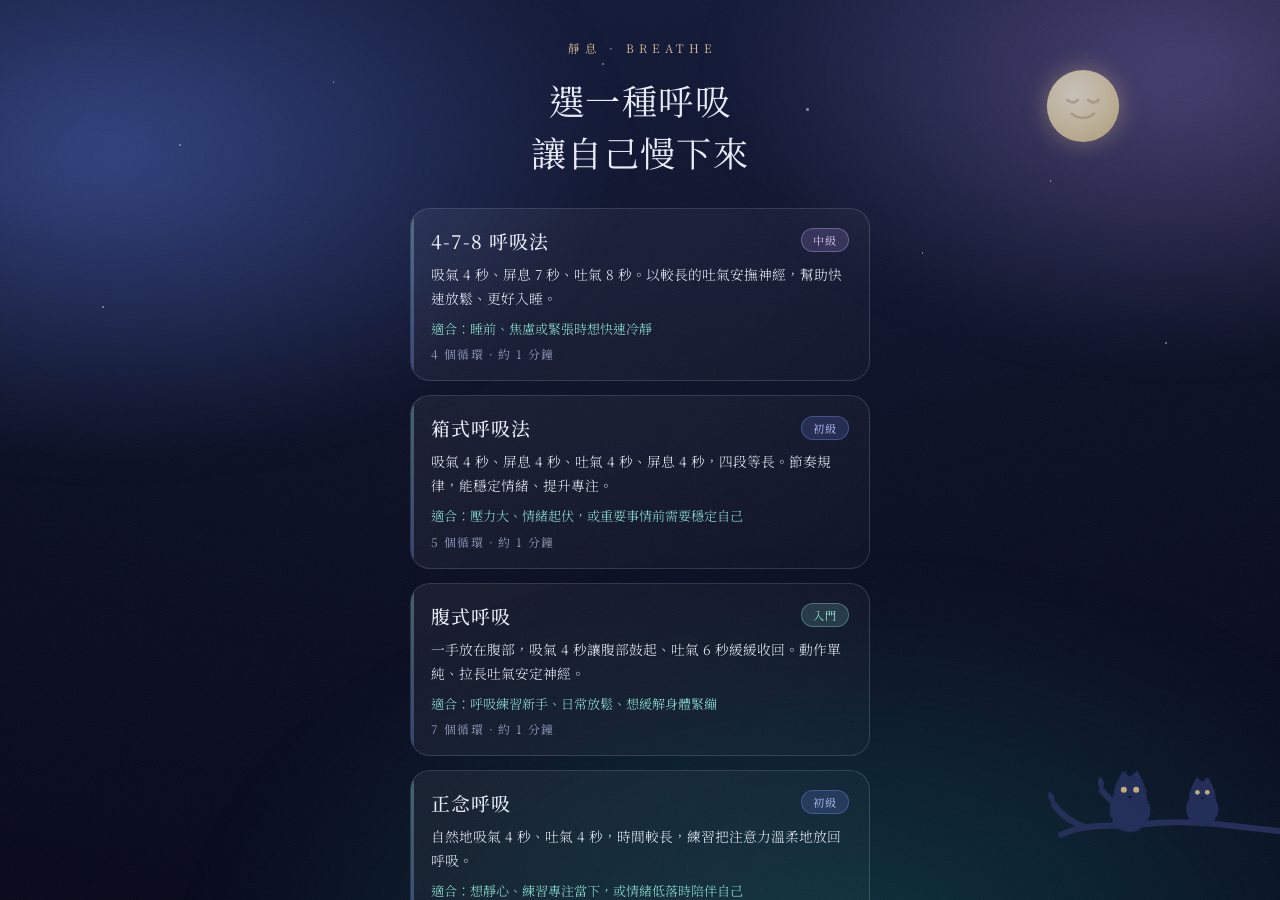
==== breathing/index.html @ 634cbe33 "[REFACTOR] Move breathing app into breathing/; add root landing page Tidy the repo so each LIFF app " ====
<!DOCTYPE html>
<html lang="zh-Hant">
<head>
  <meta charset="UTF-8" />
  <meta name="viewport" content="width=device-width, initial-scale=1.0, maximum-scale=1.0, user-scalable=no, viewport-fit=cover" />
  <title>呼吸練習 · 靜息</title>

  <!-- 距離感與安定感的字體：中文 Noto Serif TC、數字 Cormorant Garamond -->
  <link rel="preconnect" href="https://fonts.googleapis.com" />
  <link rel="preconnect" href="https://fonts.gstatic.com" crossorigin />
  <link href="https://fonts.googleapis.com/css2?family=Cormorant+Garamond:wght@300;400;500&family=Noto+Serif+TC:wght@300;400;500;600&display=swap" rel="stylesheet" />

  <link rel="stylesheet" href="css/style.css" />
</head>
<body>
  <!-- 背景：極光漂移 + 顆粒紋理 -->
  <div class="aurora" aria-hidden="true"></div>
  <div class="grain" aria-hidden="true"></div>

  <!-- 夜晚場景：月亮、星星、飛過的蝙蝠與貓頭鷹、停棲樹枝的貓頭鷹（皆為 SVG/CSS 生成） -->
  <div class="night" aria-hidden="true">
    <!-- 滿月（隱約微笑、緩緩呼吸） -->
    <svg class="moon" viewBox="0 0 100 100">
      <defs>
        <radialGradient id="moonGrad" cx="38%" cy="34%" r="72%">
          <stop offset="0%" stop-color="#fdf6de" />
          <stop offset="60%" stop-color="#f0e2b2" />
          <stop offset="100%" stop-color="#e3cf96" />
        </radialGradient>
      </defs>
      <circle class="moon-disc" cx="50" cy="50" r="42" fill="url(#moonGrad)" />
      <g class="moon-face">
        <!-- 閉著的眼睛（向下的弧線） -->
        <path d="M32 43 Q38 49 44 43" fill="none" stroke-width="3" stroke-linecap="round" />
        <path d="M56 43 Q62 49 68 43" fill="none" stroke-width="3" stroke-linecap="round" />
        <path d="M37 59 Q50 69 63 59" fill="none" stroke-width="3" stroke-linecap="round" />
      </g>
    </svg>

    <!-- 星星（--x/--y 位置、--d 閃爍延遲） -->
    <span class="star" style="--x:14%;--y:16%;--s:2px;--d:0s"></span>
    <span class="star" style="--x:26%;--y:9%;--s:1.5px;--d:1.1s"></span>
    <span class="star" style="--x:63%;--y:12%;--s:2.5px;--d:.5s"></span>
    <span class="star" style="--x:82%;--y:20%;--s:1.5px;--d:1.8s"></span>
    <span class="star" style="--x:47%;--y:7%;--s:2px;--d:2.4s"></span>
    <span class="star" style="--x:91%;--y:38%;--s:2px;--d:1.4s"></span>
    <span class="star" style="--x:8%;--y:34%;--s:1.5px;--d:3s"></span>
    <span class="star" style="--x:72%;--y:28%;--s:1.5px;--d:.8s"></span>

    <!-- 飛過的蝙蝠 -->
    <svg class="bat bat-1" viewBox="0 0 80 40"><g class="wings">
      <ellipse cx="40" cy="21" rx="2.6" ry="4.6"/>
      <path d="M40 22 C36 12 30 14 24 9 C25 15 19 17 13 15 C19 19 18 25 24 24 C30 23 35 24 40 26 Z
               M40 22 C44 12 50 14 56 9 C55 15 61 17 67 15 C61 19 62 25 56 24 C50 23 45 24 40 26 Z"/>    </g></svg>
    <svg class="bat bat-2" viewBox="0 0 80 40"><g class="wings">
      <ellipse cx="40" cy="21" rx="2.6" ry="4.6"/>
      <path d="M40 22 C36 12 30 14 24 9 C25 15 19 17 13 15 C19 19 18 25 24 24 C30 23 35 24 40 26 Z
               M40 22 C44 12 50 14 56 9 C55 15 61 17 67 15 C61 19 62 25 56 24 C50 23 45 24 40 26 Z"/>    </g></svg>
    <svg class="bat bat-3" viewBox="0 0 80 40"><g class="wings">
      <ellipse cx="40" cy="21" rx="2.6" ry="4.6"/>
      <path d="M40 22 C36 12 30 14 24 9 C25 15 19 17 13 15 C19 19 18 25 24 24 C30 23 35 24 40 26 Z
               M40 22 C44 12 50 14 56 9 C55 15 61 17 67 15 C61 19 62 25 56 24 C50 23 45 24 40 26 Z"/>    </g></svg>

    <!-- 飛過的鳥（成對） -->
    <svg class="bird bird-1" viewBox="0 0 60 24"><g class="wings">
      <ellipse cx="30" cy="12" rx="2.4" ry="3.2"/>
      <path d="M30 12 C24 5 16 6 8 11 C15 9 22 11 30 14 C38 11 45 9 52 11 C44 6 36 5 30 12 Z"/>
    </g></svg>
    <svg class="bird bird-2" viewBox="0 0 60 24"><g class="wings">
      <ellipse cx="30" cy="12" rx="2.4" ry="3.2"/>
      <path d="M30 12 C24 5 16 6 8 11 C15 9 22 11 30 14 C38 11 45 9 52 11 C44 6 36 5 30 12 Z"/>
    </g></svg>

    <!-- 滑翔的貓頭鷹 -->
    <svg class="owl-fly" viewBox="0 0 90 44"><g class="wings">
      <ellipse cx="45" cy="24" rx="3" ry="5"/>
      <path d="M45 22 C38 10 26 12 14 6 C18 16 8 20 2 20 C12 24 14 30 24 28 C34 26 40 26 45 28 Z
               M45 22 C52 10 64 12 76 6 C72 16 82 20 88 20 C78 24 76 30 66 28 C56 26 50 26 45 28 Z"/>    </g></svg>

    <!-- 樹枝與停棲的貓頭鷹（右下角） -->
    <svg class="branch" viewBox="0 0 340 170" preserveAspectRatio="xMaxYMax meet">
      <defs>
        <!-- 讓輪廓變毛茸茸的位移濾鏡 -->
        <filter id="fuzzy" x="-25%" y="-25%" width="150%" height="150%">
          <feTurbulence type="fractalNoise" baseFrequency="0.9" numOctaves="2" seed="7" result="n"/>
          <feDisplacementMap in="SourceGraphic" in2="n" scale="3.5" xChannelSelector="R" yChannelSelector="G"/>
        </filter>
      </defs>
      <path class="bough" d="M340 92 C286 86 236 78 186 84 C150 88 120 82 92 96 M186 84 C160 70 150 60 138 46 M120 88 C104 82 92 74 84 62"
            fill="none" stroke-width="7" stroke-linecap="round"/>
      <!-- 小葉 -->
      <path class="leaf" d="M138 46 q-8 -8 -2 -16 q8 6 2 16 Z"/>
      <path class="leaf" d="M84 62 q-9 -5 -6 -15 q9 4 6 15 Z"/>

      <!-- 貓頭鷹 A -->
      <g class="owl owl-a" transform="translate(150 30)">
        <path class="owl-sil" filter="url(#fuzzy)" d="M20 2 L28 -5 L34 8 C37 14 38 20 38 26 C48 42 36 62 20 62 C4 62 -8 42 2 26 C2 20 3 14 6 8 L12 -5 L20 2 Z"/>
        <circle class="owl-eye" cx="13" cy="15" r="3.4"/>
        <circle class="owl-eye" cx="27" cy="15" r="3.4"/>
        <path class="owl-beak" d="M17.5 22 h5 l-2.5 4 z"/>
        <g class="owl-claw">
          <path d="M12 58 q-1 2.5 -1.5 4 M14 58 q0 2.5 0 4 M16 58 q1 2.5 1.5 4"/>
          <path d="M24 58 q-1 2.5 -1.5 4 M26 58 q0 2.5 0 4 M28 58 q1 2.5 1.5 4"/>
        </g>
      </g>

      <!-- 貓頭鷹 B（較小） -->
      <g class="owl owl-b" transform="translate(236 36) scale(0.8)">
        <path class="owl-sil" filter="url(#fuzzy)" d="M20 2 L28 -5 L34 8 C37 14 38 20 38 26 C48 42 36 62 20 62 C4 62 -8 42 2 26 C2 20 3 14 6 8 L12 -5 L20 2 Z"/>
        <circle class="owl-eye" cx="13" cy="15" r="3.4"/>
        <circle class="owl-eye" cx="27" cy="15" r="3.4"/>
        <path class="owl-beak" d="M17.5 22 h5 l-2.5 4 z"/>
        <g class="owl-claw">
          <path d="M12 58 q-1 2.5 -1.5 4 M14 58 q0 2.5 0 4 M16 58 q1 2.5 1.5 4"/>
          <path d="M24 58 q-1 2.5 -1.5 4 M26 58 q0 2.5 0 4 M28 58 q1 2.5 1.5 4"/>
        </g>
      </g>
    </svg>
  </div>

  <!-- 早晨場景：微笑太陽、樹上的無尾熊、隨風散出的光點（皆為 SVG/CSS 生成） -->
  <div class="day" aria-hidden="true">
    <!-- 微笑的太陽 -->
    <svg class="sun" viewBox="0 0 120 120">
      <defs>
        <radialGradient id="sunGrad" cx="42%" cy="38%" r="65%">
          <stop offset="0%" stop-color="#fff6c2" />
          <stop offset="55%" stop-color="#ffd24d" />
          <stop offset="100%" stop-color="#ffb020" />
        </radialGradient>
      </defs>
      <g class="sun-rays" stroke="#ffc84d" stroke-width="4" stroke-linecap="round">
        <line x1="60" y1="6" x2="60" y2="20" transform="rotate(0 60 60)" />
        <line x1="60" y1="6" x2="60" y2="20" transform="rotate(45 60 60)" />
        <line x1="60" y1="6" x2="60" y2="20" transform="rotate(90 60 60)" />
        <line x1="60" y1="6" x2="60" y2="20" transform="rotate(135 60 60)" />
        <line x1="60" y1="6" x2="60" y2="20" transform="rotate(180 60 60)" />
        <line x1="60" y1="6" x2="60" y2="20" transform="rotate(225 60 60)" />
        <line x1="60" y1="6" x2="60" y2="20" transform="rotate(270 60 60)" />
        <line x1="60" y1="6" x2="60" y2="20" transform="rotate(315 60 60)" />
      </g>
      <circle class="sun-disc" cx="60" cy="60" r="32" fill="url(#sunGrad)" />
      <g class="sun-face">
        <circle cx="51" cy="56" r="3" />
        <circle cx="69" cy="56" r="3" />
        <path d="M49 66 Q60 76 71 66" fill="none" stroke-width="3.5" stroke-linecap="round" />
      </g>
    </svg>

    <!-- 樹與抱著樹幹的無尾熊（右下角） -->
    <svg class="tree" viewBox="0 0 320 210" preserveAspectRatio="xMaxYMax meet">
      <path class="trunk" d="M264 210 C260 168 259 138 270 110 M266 132 C252 126 244 128 234 120"
            fill="none" stroke-width="13" stroke-linecap="round"/>
      <g class="foliage">
        <circle cx="258" cy="64" r="23"/>
        <circle cx="288" cy="74" r="20"/>
        <circle cx="236" cy="102" r="25"/>
        <circle cx="298" cy="104" r="23"/>
        <circle cx="270" cy="88" r="32"/>
      </g>
      <g class="koala" transform="translate(240 132)">
        <circle class="koala-ear" cx="4" cy="8" r="9"/>
        <circle class="koala-ear" cx="40" cy="8" r="9"/>
        <circle class="koala-ear-in" cx="4" cy="8" r="4.5"/>
        <circle class="koala-ear-in" cx="40" cy="8" r="4.5"/>
        <circle class="koala-body" cx="22" cy="40" r="18"/>
        <circle class="koala-head" cx="22" cy="16" r="15"/>
        <ellipse class="koala-nose" cx="22" cy="19" rx="5" ry="6.5"/>
        <circle class="koala-eye" cx="15" cy="12" r="1.8"/>
        <circle class="koala-eye" cx="29" cy="12" r="1.8"/>
      </g>
    </svg>

    <!-- 隨風散出的光點（延遲成陣，像一陣陣的風） -->
    <span class="spark" style="--sx:78%;--sy:64%;--sz:5px;--dur:7s;--delay:0s"></span>
    <span class="spark" style="--sx:84%;--sy:72%;--sz:4px;--dur:8s;--delay:0.6s"></span>
    <span class="spark" style="--sx:72%;--sy:78%;--sz:6px;--dur:9s;--delay:1.2s"></span>
    <span class="spark" style="--sx:88%;--sy:60%;--sz:4px;--dur:7.5s;--delay:3.4s"></span>
    <span class="spark" style="--sx:80%;--sy:82%;--sz:5px;--dur:8.5s;--delay:4s"></span>
    <span class="spark" style="--sx:68%;--sy:70%;--sz:4px;--dur:9s;--delay:4.6s"></span>
    <span class="spark" style="--sx:90%;--sy:76%;--sz:5px;--dur:8s;--delay:6.2s"></span>
    <span class="spark" style="--sx:76%;--sy:66%;--sz:4px;--dur:7s;--delay:6.8s"></span>
  </div>

  <main class="stage">

    <!-- 畫面 0：首頁選單（直接開啟／未指定呼吸法時顯示；Flex 深連結會略過此頁） -->
    <section id="screen-menu" class="screen">
      <p class="eyebrow">靜息 · BREATHE</p>
      <h1 class="menu-title">選一種呼吸<br />讓自己慢下來</h1>
      <ul class="mode-list" id="mode-list"><!-- JS 依 patterns 產生 --></ul>
    </section>

    <!-- 畫面 1：引導（呼吸法由 Flex message 帶 ?type= 進入；開始/重新開始皆在此） -->
    <section id="screen-guide" class="screen">
      <button class="guide-back" id="btn-menu" aria-label="返回選單">‹ 選單</button>
      <p class="eyebrow">呼吸練習</p>
      <h2 class="guide-title" id="guide-title">4-7-8 呼吸法</h2>
      <p class="guide-sub" id="guide-sub"></p>

      <div class="orb-wrap">
        <div class="orb-halo" id="orb-halo"></div>
        <div class="orb" id="orb">
          <div class="orb-inner">
            <span class="phase-label" id="phase-label">準備</span>
            <span class="phase-count" id="phase-count">—</span>
          </div>
        </div>
      </div>

      <p class="phase-hint" id="phase-hint"></p>

      <div class="controls">
        <button class="btn-primary" id="btn-start">開始</button>
        <div class="ctl-row" id="ctl-row">
          <button class="ctl" id="btn-pause" aria-label="暫停或繼續">暫停</button>
          <button class="ctl" id="btn-sound" aria-label="音效開關">♪ 音效</button>
          <button class="ctl" id="btn-stop" aria-label="結束">結束</button>
        </div>
      </div>
    </section>

    <!-- 畫面 2：完成（滿版） -->
    <section id="screen-done" class="screen">
      <div class="done-card">
        <div class="done-mark">🌿</div>
        <h2 class="done-title">完成</h2>
        <p class="done-sub">願你帶著這份平靜，繼續今天。</p>
        <button class="btn-primary" id="btn-again">再做一次</button>
        <button class="btn-ghost" id="btn-close">關閉</button>
      </div>
    </section>

  </main>

  <!-- LINE LIFF SDK -->
  <script src="https://static.line-scdn.net/liff/edge/2/sdk.js"></script>

  <!-- 應用程式模組 -->
  <script src="js/patterns.js"></script>
  <script src="js/audio.js"></script>
  <script src="js/breathing.js"></script>
  <script src="js/liff-init.js"></script>

  <!-- 介面接線（DOM × 引擎 × LIFF） -->
  <script>
    (function () {
      const screens = {
        menu: document.getElementById('screen-menu'),
        guide: document.getElementById('screen-guide'),
        done: document.getElementById('screen-done'),
      };

      const el = {
        modeList: document.getElementById('mode-list'),
        btnMenu: document.getElementById('btn-menu'),
        guideEl: document.getElementById('screen-guide'),
        guideTitle: document.getElementById('guide-title'),
        guideSub: document.getElementById('guide-sub'),
        orb: document.getElementById('orb'),
        halo: document.getElementById('orb-halo'),
        phaseLabel: document.getElementById('phase-label'),
        phaseCount: document.getElementById('phase-count'),
        phaseHint: document.getElementById('phase-hint'),
        btnStart: document.getElementById('btn-start'),
        btnPause: document.getElementById('btn-pause'),
        btnSound: document.getElementById('btn-sound'),
        btnStop: document.getElementById('btn-stop'),
        btnAgain: document.getElementById('btn-again'),
        btnClose: document.getElementById('btn-close'),
      };

      const audio = new window.BreathAudio();
      let engine = null;
      let currentType = window.DEFAULT_PATTERN;
      let currentScreen = null;
      let cameFromMenu = false; // 由首頁選單進入時，引導畫面顯示「返回選單」

      const DIFF_LEVEL = { '入門': 1, '初級': 2, '中級': 3 };

      // —— 上下滑動轉場 ——
      // dir='down'：目標從下方滑入（往下到完成頁）；dir='up'：目標從上方滑入（往上回引導頁）
      function activate(name, dir) {
        const target = screens[name];
        if (currentScreen === target) return;

        if (!currentScreen) {
          target.classList.add('is-active');
          currentScreen = target;
          return;
        }

        const prev = currentScreen;
        target.classList.remove('is-active', 'above', 'below');
        target.classList.add(dir === 'down' ? 'below' : 'above'); // 進場起點
        prev.classList.remove('is-active');
        prev.classList.add(dir === 'down' ? 'above' : 'below');    // 舊畫面退場方向

        requestAnimationFrame(() => requestAnimationFrame(() => {
          target.classList.remove('above', 'below');
          target.classList.add('is-active');
        }));
        currentScreen = target;
      }

      // —— 呼吸圈回到待機狀態 ——
      function setOrbIdle() {
        el.orb.classList.remove('paused');
        el.orb.style.transitionDuration = '0.6s';
        el.halo.style.transitionDuration = '0.6s';
        el.orb.style.transform = 'scale(0.5)';
        el.halo.style.transform = 'scale(0.62)';
        el.halo.style.opacity = '0.4';
        el.phaseLabel.textContent = '準備';
        el.phaseCount.textContent = '—';
        el.phaseHint.textContent = '';
      }

      // —— 首頁選單 ——
      function durationText(p) {
        const total = p.phases.reduce((a, ph) => a + ph.sec, 0) * p.cycles;
        const mins = Math.round(total / 60);
        return p.cycles + ' 個循環 · 約 ' + (mins < 1 ? '不到 1' : mins) + ' 分鐘';
      }

      function buildMenu() {
        el.modeList.innerHTML = '';
        Object.values(window.BREATHING_PATTERNS).forEach((p, i) => {
          const li = document.createElement('li');
          li.className = 'mode-item';
          li.style.setProperty('--i', i);
          const lvl = DIFF_LEVEL[p.difficulty] || 1;
          li.innerHTML =
            '<div class="mode-head">' +
              '<span class="mode-name">' + p.name + '</span>' +
              '<span class="mode-diff diff-' + lvl + '">' + p.difficulty + '</span>' +
            '</div>' +
            '<p class="mode-intro">' + p.intro + '</p>' +
            '<p class="mode-situation">適合：' + p.situation + '</p>' +
            '<p class="mode-meta">' + durationText(p) + '</p>';
          li.addEventListener('click', () => selectFromMenu(p.id));
          el.modeList.appendChild(li);
        });
      }

      function selectFromMenu(type) {
        cameFromMenu = true;
        loadGuide(type);
        activate('guide', 'down'); // 往下進入引導畫面
      }

      // —— 載入某呼吸法到引導畫面（待機） ——
      function loadGuide(type) {
        currentType = type;
        const p = window.BREATHING_PATTERNS[type];
        el.guideTitle.textContent = p.name;
        el.guideSub.textContent = durationText(p);
        el.guideEl.classList.remove('running');
        el.guideEl.classList.toggle('from-menu', cameFromMenu); // 有選單來源才顯示返回鍵
        el.btnStart.textContent = '開始';
        setOrbIdle();
      }

      // —— 開始 / 重新開始（同一顆按鈕） ——
      function startRun() {
        if (engine) engine.stop();
        const pattern = window.BREATHING_PATTERNS[currentType];

        el.guideEl.classList.add('running');
        el.btnStart.textContent = '重新開始';
        el.btnPause.textContent = '暫停';
        setOrbIdle(); // 讓第一次吸氣從小圈擴起

        engine = new window.BreathingEngine(pattern, {
          onPhaseStart(phase, cycleIndex, totalCycles) {
            el.guideSub.textContent = '第 ' + (cycleIndex + 1) + ' / ' + totalCycles + ' 循環';
            el.phaseLabel.textContent = phase.label;
            el.phaseHint.textContent = phase.hint || '';
            // 呼吸圈：轉場時間 = 該階段秒數，與引導同步
            el.orb.style.transitionDuration = phase.sec + 's';
            el.halo.style.transitionDuration = phase.sec + 's';
            el.orb.style.transform = 'scale(' + phase.scale + ')';
            el.halo.style.transform = 'scale(' + (phase.scale * 1.25) + ')';
            el.halo.style.opacity = phase.scale > 0.7 ? '0.9' : '0.45';
            audio.cue(phase.tone);
          },
          onTick(remainingSec) {
            el.phaseCount.textContent = remainingSec;
          },
          onComplete() {
            audio.cue(528, 1.2);
            finishToDone();
          },
        });
        engine.start();
      }

      function finishToDone() {
        el.guideEl.classList.remove('running');
        activate('done', 'down'); // 自動往下跳到完成頁
      }

      // —— 事件 ——
      el.btnStart.addEventListener('click', async () => {
        await audio.unlock(); // 必須在使用者手勢中啟動 AudioContext
        startRun();           // 第一次=開始；之後=重新開始
      });

      el.btnPause.addEventListener('click', () => {
        if (!engine) return;
        const paused = engine.togglePause();
        el.btnPause.textContent = paused ? '繼續' : '暫停';
        el.orb.classList.toggle('paused', paused);
      });

      el.btnSound.addEventListener('click', () => {
        audio.enabled = !audio.enabled;
        el.btnSound.classList.toggle('off', !audio.enabled);
        el.btnSound.textContent = audio.enabled ? '♪ 音效' : '♪ 靜音';
      });

      el.btnStop.addEventListener('click', () => {
        if (engine) engine.stop();
        finishToDone(); // 按結束 → 自動往下跳到完成頁
      });

      el.btnAgain.addEventListener('click', () => {
        loadGuide(currentType);   // 重置引導畫面，開始鈕回到「開始」
        activate('guide', 'up');  // 自動往上跳回引導畫面
      });

      el.btnClose.addEventListener('click', () => window.AppLiff.close());

      el.btnMenu.addEventListener('click', () => {
        if (engine) engine.stop();
        activate('menu', 'up'); // 往上返回首頁選單
      });

      // —— 啟動 ——
      // Flex 深連結帶 ?type= → 直接進入該呼吸法的引導畫面。
      // 未指定（直接開啟首頁）→ 顯示呼吸法選單。
      // 背景主題：?bg=morning/night 優先，否則依時間（6–18 點為早晨）。
      function pickTheme() {
        const bg = new URLSearchParams(window.location.search).get('bg');
        if (bg === 'morning' || bg === 'day') return 'morning';
        if (bg === 'night') return 'night';
        const h = new Date().getHours();
        return (h >= 6 && h < 18) ? 'morning' : 'night';
      }

      (async function boot() {
        document.body.classList.add('theme-' + pickTheme());
        await window.AppLiff.init();
        buildMenu();
        if (window.AppLiff.hasType()) {
          cameFromMenu = false;
          loadGuide(window.AppLiff.getType());
          activate('guide');
        } else {
          activate('menu');
        }
      })();
    })();
  </script>
</body>
</html>
---- breathing/css/style.css ----
/* ============================================================
   靜息 · 呼吸練習 — 「拂曉星空」視覺
   深夜→拂曉的漸層、漂浮極光、發光呼吸圈、顆粒紋理。
   ============================================================ */

:root {
  --c-night: #0a0e23;
  --c-deep: #121a3a;
  --c-violet: #3a2d6b;
  --c-teal: #1f6d6b;
  --c-mist: #e9ecf7;
  --c-mist-dim: #97a0c4;
  --c-orb-a: #8fe3d6; /* 薄荷 */
  --c-orb-b: #6f8bf0; /* 長春花藍 */
  --c-orb-c: #b89cf0; /* 柔紫 */
  --c-accent: #f3d9a4; /* 暖光點綴 */
  --c-silhouette: #28325f; /* 樹枝/停棲貓頭鷹剪影（比夜空底色略亮，才看得見） */
  --c-flyer: #323d6e; /* 飛行剪影 */
  --c-owl-eye: #f4d58d; /* 貓頭鷹眼 */

  --font-zh: 'Noto Serif TC', serif;
  --font-num: 'Cormorant Garamond', 'Noto Serif TC', serif;

  --ease-breath: cubic-bezier(0.45, 0.05, 0.4, 0.95);
}

* { box-sizing: border-box; margin: 0; padding: 0; }

html, body {
  height: 100%;
}

body {
  font-family: var(--font-zh);
  color: var(--c-mist);
  background: radial-gradient(140% 120% at 50% -10%, var(--c-deep) 0%, var(--c-night) 55%, #05071a 100%);
  background-attachment: fixed;
  -webkit-font-smoothing: antialiased;
  text-rendering: optimizeLegibility;
  position: relative;
  min-height: 100vh;
  min-height: 100dvh;
  overflow-y: auto;
  -webkit-overflow-scrolling: touch;
}

/* —— 漂浮極光 —— */
.aurora {
  position: fixed;
  inset: -25%;
  z-index: 0;
  pointer-events: none;
  background:
    radial-gradient(38% 32% at 22% 28%, rgba(111, 139, 240, 0.40), transparent 70%),
    radial-gradient(34% 30% at 78% 22%, rgba(184, 156, 240, 0.32), transparent 70%),
    radial-gradient(46% 40% at 60% 88%, rgba(31, 109, 107, 0.40), transparent 72%);
  filter: blur(28px) saturate(120%);
  animation: aurora-drift 26s var(--ease-breath) infinite alternate;
}
@keyframes aurora-drift {
  0%   { transform: translate3d(-3%, -2%, 0) scale(1.05) rotate(0deg); opacity: 0.85; }
  50%  { transform: translate3d(2%, 3%, 0) scale(1.12) rotate(4deg);  opacity: 1; }
  100% { transform: translate3d(4%, -3%, 0) scale(1.08) rotate(-3deg); opacity: 0.8; }
}

/* —— 顆粒紋理 —— */
.grain {
  position: fixed;
  inset: 0;
  z-index: 1;
  pointer-events: none;
  opacity: 0.05;
  mix-blend-mode: screen;
  background-image: url("data:image/svg+xml,%3Csvg xmlns='http://www.w3.org/2000/svg' width='160' height='160'%3E%3Cfilter id='n'%3E%3CfeTurbulence type='fractalNoise' baseFrequency='0.85' numOctaves='2' stitchTiles='stitch'/%3E%3C/filter%3E%3Crect width='100%25' height='100%25' filter='url(%23n)'/%3E%3C/svg%3E");
}

/* —— 夜晚場景（在極光之上、內容之下） —— */
.night {
  position: fixed;
  inset: 0;
  z-index: 1;
  pointer-events: none;
  overflow: hidden;
}

/* 滿月（緩緩呼吸的微笑臉） */
.moon {
  position: absolute;
  top: 7%;
  right: 12%;
  width: 86px;
  height: 86px;
  opacity: 0.72;
  transform-origin: center;
  filter: drop-shadow(0 0 12px rgba(244, 213, 141, 0.5));
  animation: moon-breathe 7s ease-in-out infinite;
}
.moon-face {
  fill: #b89a5e;
  stroke: #b89a5e;
  opacity: 0.5;
}
@keyframes moon-breathe {
  0%, 100% { transform: scale(1);    filter: drop-shadow(0 0 10px rgba(244, 213, 141, 0.38)); }
  50%      { transform: scale(1.06); filter: drop-shadow(0 0 22px rgba(244, 213, 141, 0.65)); }
}

/* 星星 */
.star {
  position: absolute;
  left: var(--x);
  top: var(--y);
  width: var(--s);
  height: var(--s);
  border-radius: 50%;
  background: #eaf0ff;
  opacity: 0.5;
  animation: twinkle 3.4s ease-in-out infinite;
  animation-delay: var(--d);
}
@keyframes twinkle {
  0%, 100% { opacity: 0.18; transform: scale(0.7); }
  50%      { opacity: 0.85; transform: scale(1.15); }
}

/* 飛行剪影（蝙蝠 / 貓頭鷹） */
.bat, .owl-fly {
  position: absolute;
  top: 0;
  left: 0;
  color: var(--c-flyer);
  opacity: 0;
  will-change: transform, opacity;
}
.bat { width: 42px; }
.owl-fly { width: 60px; color: var(--c-silhouette); }
.bat .wings, .owl-fly .wings {
  fill: currentColor;
  transform-origin: 50% 50%;
  animation: flap 0.32s ease-in-out infinite;
}
.owl-fly .wings { animation-duration: 0.7s; }
@keyframes flap {
  0%, 100% { transform: scaleY(1); }
  50%      { transform: scaleY(0.5); }
}

/* 各自的飛行路徑（穿越畫面 + 上下起伏） */
.bat-1 { animation: fly-1 24s linear infinite; animation-delay: 2s; }
.bat-2 { animation: fly-2 31s linear infinite; animation-delay: 12s; }
.bat-3 { animation: fly-3 27s linear infinite; animation-delay: 20s; }
.owl-fly { animation: fly-owl 46s linear infinite; animation-delay: 8s; }

@keyframes fly-1 {
  0%   { transform: translate(-14vw, 20vh) scale(0.8); opacity: 0; }
  10%  { opacity: 0.5; }
  50%  { transform: translate(50vw, 11vh) scale(0.95); opacity: 0.5; }
  90%  { opacity: 0.5; }
  100% { transform: translate(116vw, 24vh) scale(0.85); opacity: 0; }
}
@keyframes fly-2 {
  0%   { transform: translate(116vw, 32vh) scaleX(-0.75) scaleY(0.75); opacity: 0; }
  12%  { opacity: 0.45; }
  55%  { transform: translate(45vw, 22vh) scaleX(-0.9) scaleY(0.9); opacity: 0.45; }
  88%  { opacity: 0.45; }
  100% { transform: translate(-16vw, 30vh) scaleX(-0.8) scaleY(0.8); opacity: 0; }
}
@keyframes fly-3 {
  0%   { transform: translate(-14vw, 40vh) scale(0.65); opacity: 0; }
  15%  { opacity: 0.4; }
  50%  { transform: translate(52vw, 33vh) scale(0.75); opacity: 0.4; }
  85%  { opacity: 0.4; }
  100% { transform: translate(116vw, 42vh) scale(0.7); opacity: 0; }
}
@keyframes fly-owl {
  0%   { transform: translate(118vw, 14vh) scaleX(-0.9) scaleY(0.9); opacity: 0; }
  14%  { opacity: 0.5; }
  52%  { transform: translate(48vw, 9vh) scaleX(-1) scaleY(1); opacity: 0.5; }
  86%  { opacity: 0.5; }
  100% { transform: translate(-18vw, 16vh) scaleX(-0.85) scaleY(0.85); opacity: 0; }
}

/* 鳥（成對飛過） */
.bird {
  position: absolute;
  top: 0;
  left: 0;
  width: 34px;
  color: var(--c-flyer);
  opacity: 0;
  will-change: transform, opacity;
}
.bird .wings {
  fill: currentColor;
  transform-origin: 50% 50%;
  animation: flap-bird 0.5s ease-in-out infinite;
}
@keyframes flap-bird {
  0%, 100% { transform: scaleY(1); }
  50%      { transform: scaleY(0.55); }
}
.bird-1 { animation: fly-bird-1 34s linear infinite; animation-delay: 6s; }
.bird-2 { width: 26px; animation: fly-bird-2 34s linear infinite; animation-delay: 7.4s; }
@keyframes fly-bird-1 {
  0%   { transform: translate(-16vw, 27vh) scale(0.9); opacity: 0; }
  12%  { opacity: 0.5; }
  50%  { transform: translate(50vw, 16vh) scale(1); opacity: 0.5; }
  88%  { opacity: 0.5; }
  100% { transform: translate(118vw, 22vh) scale(0.9); opacity: 0; }
}
@keyframes fly-bird-2 {
  0%   { transform: translate(-16vw, 31vh) scale(0.8); opacity: 0; }
  14%  { opacity: 0.45; }
  50%  { transform: translate(46vw, 21vh) scale(0.9); opacity: 0.45; }
  86%  { opacity: 0.45; }
  100% { transform: translate(118vw, 28vh) scale(0.8); opacity: 0; }
}

/* 樹枝與停棲的貓頭鷹（右下角） */
.branch {
  position: absolute;
  right: 0;
  bottom: 0;
  width: min(58vw, 300px);
  height: auto;
  opacity: 0.9;
}
.branch .bough { stroke: var(--c-silhouette); }
.branch .leaf { fill: var(--c-silhouette); }
/* 毛茸茸輪廓：描邊與填色同色，再經 #fuzzy 位移濾鏡打散邊緣（絨毛與身體同色） */
.owl-sil {
  fill: var(--c-silhouette);
  stroke: var(--c-silhouette);
  stroke-width: 2.4;
  stroke-linejoin: round;
}
.owl-beak { fill: #10193a; }
.owl-claw path {
  fill: none;
  stroke: var(--c-silhouette);
  stroke-width: 1.1;
  stroke-linecap: round;
}
.owl-eye {
  fill: var(--c-owl-eye);
  opacity: 0.85;
  transform-box: fill-box;
  transform-origin: 50% 50%;
  animation: blink 5.5s ease-in-out infinite;
}
.owl-b .owl-eye { animation-delay: 2.6s; }
@keyframes blink {
  0%, 92%, 100% { transform: scaleY(1); }
  95%           { transform: scaleY(0.1); }
}

/* ============================================================
   早晨場景 + 主題切換
   ============================================================ */
.day { /* 預設隱藏；.theme-morning 時才顯示 */
  position: fixed;
  inset: 0;
  z-index: 1;
  pointer-events: none;
  overflow: hidden;
  display: none;
}
.theme-morning .day { display: block; }
.theme-morning .night { display: none; }
.theme-morning .aurora { display: none; }

/* 早晨天空與可讀的文字色（覆蓋深色主題變數） */
body.theme-morning {
  background: radial-gradient(140% 120% at 50% -10%, #bfe9f7 0%, #ddf1ef 45%, #fdeecd 100%);
  background-attachment: fixed;
  --c-mist: #34454f;
  --c-mist-dim: #6f7d88;
  --c-accent: #e0912f;
}

/* 微笑的太陽（左上，緩緩呼吸、光芒慢轉） */
.sun {
  position: absolute;
  top: 6%;
  left: 8%;
  width: 108px;
  height: 108px;
  filter: drop-shadow(0 0 20px rgba(255, 200, 80, 0.5));
  transform-origin: center;
  animation: sun-breathe 6.5s ease-in-out infinite;
}
.sun-rays {
  transform-box: view-box;
  transform-origin: 60px 60px;
  animation: sun-spin 60s linear infinite;
}
.sun-face { fill: #cf7a1e; stroke: #cf7a1e; }
@keyframes sun-spin { to { transform: rotate(360deg); } }
@keyframes sun-breathe {
  0%, 100% { transform: scale(1);    filter: drop-shadow(0 0 16px rgba(255, 200, 80, 0.45)); }
  50%      { transform: scale(1.05); filter: drop-shadow(0 0 30px rgba(255, 200, 80, 0.65)); }
}

/* 樹（右下）與隨風搖曳的樹葉 */
.tree {
  position: absolute;
  right: 0;
  bottom: 0;
  width: min(60vw, 320px);
  height: auto;
}
.trunk { stroke: #9a6438; fill: none; }
.foliage {
  transform-box: view-box;
  transform-origin: 268px 118px;
  animation: sway 5.5s ease-in-out infinite;
}
.foliage circle { fill: #66ab52; }
.foliage circle:nth-child(odd) { fill: #77b962; }
@keyframes sway {
  0%, 100% { transform: rotate(-1.6deg); }
  50%      { transform: rotate(1.9deg); }
}

/* 無尾熊 */
.koala-ear, .koala-head, .koala-body { fill: #a6afb6; }
.koala-ear-in { fill: #cfd4d9; }
.koala-nose { fill: #41474f; }
.koala-eye { fill: #2c313a; }

/* 隨風散出的光點 */
.spark {
  position: absolute;
  left: var(--sx);
  top: var(--sy);
  width: calc(var(--sz, 4px) * 0.8);
  height: calc(var(--sz, 4px) * 0.8);
  border-radius: 50%;
  background: radial-gradient(circle, #ffffff 0%, rgba(255, 255, 255, 0.55) 42%, transparent 72%);
  box-shadow: 0 0 7px 2px rgba(255, 255, 255, 0.7);
  opacity: 0;
  will-change: transform, opacity;
  animation: wind-drift var(--dur, 8s) ease-in-out infinite;
  animation-delay: var(--delay, 0s);
}
@keyframes wind-drift {
  0%   { opacity: 0;   transform: translate(0, 0) scale(0.4); }
  12%  { opacity: 1;   transform: translate(-16px, -10px) scale(1); }
  65%  { opacity: 0.9; }
  100% { opacity: 0;   transform: translate(-140px, -88px) scale(1.25); }
}

/* 早晨主題下，把深色玻璃表面改為淺色可讀 */
.theme-morning .mode-item {
  background: linear-gradient(135deg, rgba(255,255,255,0.62), rgba(255,255,255,0.36));
  border-color: rgba(90, 110, 130, 0.22);
}
.theme-morning .mode-item:hover, .theme-morning .mode-item:active {
  background: linear-gradient(135deg, rgba(255,255,255,0.78), rgba(255,247,225,0.5));
  border-color: rgba(224, 145, 47, 0.5);
}
.theme-morning .mode-situation { color: #2a8f86; }
.theme-morning .mode-diff.diff-1 { color: #1f7a6e; background: rgba(95,180,150,0.18); border-color: rgba(95,180,150,0.4); }
.theme-morning .mode-diff.diff-2 { color: #3350c0; background: rgba(111,139,240,0.16); border-color: rgba(111,139,240,0.4); }
.theme-morning .mode-diff.diff-3 { color: #7a44b0; background: rgba(150,110,210,0.16); border-color: rgba(150,110,210,0.4); }
.theme-morning .ctl,
.theme-morning .guide-back {
  background: rgba(255,255,255,0.55);
  border-color: rgba(90, 110, 130, 0.28);
}
.theme-morning .ctl:hover, .theme-morning .ctl:active { background: rgba(255,255,255,0.72); }
.theme-morning #screen-done {
  background:
    radial-gradient(120% 80% at 50% 26%, rgba(255,210,120,0.20), transparent 60%),
    radial-gradient(140% 120% at 50% 110%, rgba(120,200,230,0.22), transparent 70%);
}

/* —— 舞台（滿版滑動面板的容器） —— */
.stage {
  position: relative;
  z-index: 2;
  min-height: 100vh;
  min-height: 100dvh;
}

/* 每個畫面都是滿版面板，上下滑動切換 */
.screen {
  position: fixed;
  inset: 0;
  z-index: 2;
  display: flex;
  flex-direction: column;
  align-items: center;
  justify-content: center;
  justify-content: safe center; /* 內容過高時不裁切頂端（漸進增強） */
  text-align: center;
  padding: max(24px, env(safe-area-inset-top)) 24px max(24px, env(safe-area-inset-bottom));
  overflow-y: auto;
  -webkit-overflow-scrolling: touch;
  opacity: 0;
  transform: translateY(100%);
  pointer-events: none;
  transition: transform 0.55s var(--ease-breath), opacity 0.5s var(--ease-breath);
  will-change: transform, opacity;
}
.screen > * { width: 100%; max-width: 460px; }
.screen.is-active { opacity: 1; transform: translateY(0); pointer-events: auto; }
.screen.above     { opacity: 0; transform: translateY(-100%); pointer-events: none; }
.screen.below     { opacity: 0; transform: translateY(100%);  pointer-events: none; }

/* —— 互動品質基線：行動端點擊不閃白、鍵盤聚焦看得見、顯示型文字不被長按選取 —— */
button, .mode-item { -webkit-tap-highlight-color: transparent; }
.eyebrow, .menu-title, .guide-title, .guide-sub, .phase-label, .phase-count,
.phase-hint, .done-title, .done-sub, .mode-name, .mode-diff, button {
  -webkit-user-select: none; user-select: none;
}
.btn-primary:focus-visible, .btn-ghost:focus-visible,
.ctl:focus-visible, .guide-back:focus-visible, .mode-item:focus-visible {
  outline: 2px solid var(--c-orb-a);
  outline-offset: 3px;
}

.eyebrow {
  font-size: 0.72rem;
  letter-spacing: 0.42em;
  text-transform: uppercase;
  color: var(--c-accent);
  opacity: 0.85;
  margin-bottom: 1.1rem;
  padding-left: 0.42em;
}

/* ===================== 首頁選單 ===================== */
#screen-menu {
  justify-content: flex-start;
  padding-top: max(40px, calc(env(safe-area-inset-top) + 32px));
  padding-bottom: 40px;
}
.menu-title {
  font-weight: 400;
  font-size: clamp(1.6rem, 6.5vw, 2.2rem);
  line-height: 1.5;
  letter-spacing: 0.04em;
  margin-bottom: 1.8rem;
}
.mode-list {
  list-style: none;
  display: flex;
  flex-direction: column;
  gap: 14px;
}
.mode-item {
  position: relative;
  text-align: left;
  padding: 18px 20px;
  border: 1px solid rgba(233, 236, 247, 0.14);
  border-radius: 20px;
  background: linear-gradient(135deg, rgba(255,255,255,0.06), rgba(255,255,255,0.02));
  backdrop-filter: blur(8px);
  cursor: pointer;
  overflow: hidden;
  transition: transform 0.4s var(--ease-breath), border-color 0.4s, background 0.4s;
  animation: rise 0.6s var(--ease-breath) both;
  animation-delay: calc(var(--i) * 80ms + 120ms);
}
@keyframes rise {
  from { opacity: 0; transform: translateY(14px); }
  to   { opacity: 1; transform: translateY(0); }
}
.mode-item::before {
  content: '';
  position: absolute;
  left: 0; top: 0; bottom: 0;
  width: 3px;
  background: linear-gradient(var(--c-orb-a), var(--c-orb-b));
  opacity: 0.35;
  transition: opacity 0.4s;
}
.mode-item:hover, .mode-item:active {
  transform: translateY(-3px);
  border-color: rgba(143, 227, 214, 0.5);
  background: linear-gradient(135deg, rgba(143,227,214,0.10), rgba(111,139,240,0.05));
}
.mode-item:hover::before, .mode-item:focus-visible::before { opacity: 1; }
.mode-head {
  display: flex;
  align-items: center;
  justify-content: space-between;
  gap: 10px;
  margin-bottom: 0.5rem;
}
.mode-name {
  font-size: 1.18rem;
  font-weight: 500;
  letter-spacing: 0.05em;
}
.mode-diff {
  flex: none;
  font-size: 0.7rem;
  letter-spacing: 0.08em;
  padding: 3px 11px;
  border-radius: 999px;
  border: 1px solid transparent;
}
.mode-diff.diff-1 { color: #9ff0dd; background: rgba(143,227,214,0.16); border-color: rgba(143,227,214,0.35); }
.mode-diff.diff-2 { color: #b6c4ff; background: rgba(111,139,240,0.18); border-color: rgba(111,139,240,0.38); }
.mode-diff.diff-3 { color: #d7c2f5; background: rgba(184,156,240,0.18); border-color: rgba(184,156,240,0.40); }
.mode-intro {
  font-size: 0.86rem;
  line-height: 1.75;
  color: var(--c-mist);
  font-weight: 300;
  margin-bottom: 0.5rem;
}
.mode-situation {
  font-size: 0.82rem;
  line-height: 1.7;
  color: var(--c-orb-a);
  font-weight: 300;
  margin-bottom: 0.3rem;
}
.mode-meta {
  font-size: 0.74rem;
  letter-spacing: 0.12em;
  color: var(--c-mist-dim);
}

/* ===================== 引導畫面 ===================== */
.guide-back {
  display: none;
  position: absolute;
  top: max(16px, calc(env(safe-area-inset-top) + 8px));
  left: 16px;
  width: auto;        /* 覆蓋 .screen > * 的 width:100%，否則會被撐滿 */
  max-width: none;
  font-family: var(--font-zh);
  font-size: 0.78rem;
  letter-spacing: 0.06em;
  color: var(--c-mist-dim);
  padding: 5px 11px;
  border: 1px solid rgba(233, 236, 247, 0.18);
  border-radius: 999px;
  background: rgba(255,255,255,0.04);
  backdrop-filter: blur(6px);
  cursor: pointer;
  transition: color 0.3s, border-color 0.3s;
}
.guide-back:hover { color: var(--c-mist); border-color: rgba(143,227,214,0.5); }
#screen-guide.from-menu #btn-menu { display: inline-flex; }
#screen-guide.from-menu.running #btn-menu { display: none; } /* 呼吸進行中不干擾 */

.guide-title {
  font-weight: 500;
  font-size: clamp(1.8rem, 8vw, 2.6rem);
  letter-spacing: 0.06em;
  margin-bottom: 0.5rem;
}
.guide-sub {
  font-size: 0.9rem;
  letter-spacing: 0.16em;
  color: var(--c-mist-dim);
  margin-bottom: clamp(1.2rem, 5vh, 2.6rem);
  min-height: 1.2em; /* 待機/循環文字切換時高度不跳動 */
}

.orb-wrap {
  position: relative;
  width: min(68vw, 300px);
  height: min(68vw, 300px);
  display: grid;
  place-items: center;
  margin-bottom: clamp(1.5rem, 6vh, 3.5rem);
}

.orb-halo {
  position: absolute;
  inset: 0;
  border-radius: 50%;
  background: radial-gradient(circle, rgba(143,227,214,0.45), rgba(111,139,240,0.18) 55%, transparent 72%);
  filter: blur(26px);
  transform: scale(0.6);
  opacity: 0.5;
  transition: transform var(--ease-breath), opacity 1.2s ease;
  will-change: transform, opacity;
}

.orb {
  position: relative;
  width: 64%;
  height: 64%;
  border-radius: 50%;
  background:
    radial-gradient(circle at 32% 28%, rgba(255,255,255,0.75), transparent 42%),
    conic-gradient(from 200deg, var(--c-orb-a), var(--c-orb-c), var(--c-orb-b), var(--c-orb-a));
  box-shadow:
    inset 0 0 40px rgba(255,255,255,0.25),
    0 0 60px rgba(111,139,240,0.45);
  display: grid;
  place-items: center;
  transform: scale(0.45);
  transition: transform var(--ease-breath);
  will-change: transform;
  animation: orb-shimmer 9s ease-in-out infinite;
}
@keyframes orb-shimmer {
  0%, 100% { filter: hue-rotate(0deg) brightness(1); }
  50%      { filter: hue-rotate(18deg) brightness(1.08); }
}
.orb.paused { animation-play-state: paused; }

.orb-inner {
  display: flex;
  flex-direction: column;
  align-items: center;
  justify-content: center;
  gap: 0.15rem;
  width: 84%;          /* 限制在圈內，文字不外溢 */
  max-width: 84%;
  color: #0c1130;
  text-align: center;
  overflow: hidden;
}
.phase-label {
  font-size: clamp(0.9rem, 4.2vw, 1.05rem);
  font-weight: 600;
  letter-spacing: 0.08em;
  line-height: 1.2;
  white-space: nowrap;
  text-shadow: 0 1px 8px rgba(255,255,255,0.5);
}
.phase-count {
  font-family: var(--font-num);
  font-size: clamp(2.6rem, 13vw, 3.4rem);
  font-weight: 400;
  line-height: 1;
  text-shadow: 0 1px 10px rgba(255,255,255,0.45);
}

/* 圈下方的引導提示（腹部鼓起、放下念頭…），避免塞進圈內造成溢出 */
.phase-hint {
  font-size: 0.9rem;
  letter-spacing: 0.12em;
  color: var(--c-mist);
  font-weight: 300;
  min-height: 1.3em;
  margin-top: -0.6rem;
  margin-bottom: clamp(1rem, 4vh, 2rem);
}

.controls {
  display: flex;
  flex-direction: column;
  align-items: center;
  gap: 14px;
}
.ctl-row {
  display: none; /* 待機時隱藏，按「開始」後（.running）才顯示 */
  gap: 12px;
}
#screen-guide.running .ctl-row { display: flex; }
/* 待機：開始鈕醒目；進行中：縮小成「重新開始」 */
#screen-guide.running #btn-start {
  padding: 12px 40px;
  font-size: 0.98rem;
  margin-bottom: 0;
}
.ctl {
  font-family: var(--font-zh);
  font-size: 0.9rem;
  letter-spacing: 0.1em;
  color: var(--c-mist);
  padding: 12px 20px;
  border: 1px solid rgba(233, 236, 247, 0.22);
  border-radius: 999px;
  background: rgba(255,255,255,0.05);
  backdrop-filter: blur(6px);
  cursor: pointer;
  transition: background 0.25s, border-color 0.25s, opacity 0.25s, transform 0.12s var(--ease-breath);
}
.ctl:hover { background: rgba(255,255,255,0.12); border-color: rgba(143,227,214,0.5); }
.ctl:active { background: rgba(255,255,255,0.16); border-color: rgba(143,227,214,0.6); transform: scale(0.95); }
.ctl.off { opacity: 0.45; }

/* ===================== 完成畫面（滿版） ===================== */
#screen-done {
  background:
    radial-gradient(120% 80% at 50% 28%, rgba(143,227,214,0.12), transparent 60%),
    radial-gradient(140% 120% at 50% 110%, rgba(111,139,240,0.20), transparent 70%);
}
.done-card {
  display: flex;
  flex-direction: column;
  align-items: center;
  gap: 0.6rem;
}
.done-mark {
  font-size: 3.4rem;
  margin-bottom: 0.4rem;
  animation: float 4s ease-in-out infinite;
}
@keyframes float {
  0%, 100% { transform: translateY(0); }
  50%      { transform: translateY(-8px); }
}
.done-title {
  font-weight: 500;
  font-size: 2.2rem;
  letter-spacing: 0.16em;
}
.done-sub {
  font-size: 0.95rem;
  font-weight: 300;
  line-height: 2;
  color: var(--c-mist-dim);
  margin-bottom: 1.8rem;
}

/* ===================== 按鈕 ===================== */
.btn-primary {
  font-family: var(--font-zh);
  font-size: 1.05rem;
  letter-spacing: 0.16em;
  color: #0c1130;
  padding: 15px 56px;
  border: none;
  border-radius: 999px;
  background: linear-gradient(135deg, var(--c-orb-a), var(--c-orb-b));
  box-shadow: 0 6px 22px rgba(111,139,240,0.40), inset 0 1px 0 rgba(255,255,255,0.40);
  cursor: pointer;
  transition: transform 0.3s var(--ease-breath), box-shadow 0.3s var(--ease-breath);
  margin-bottom: 0.4rem;
}
.btn-primary:hover { transform: translateY(-2px); box-shadow: 0 12px 30px rgba(143,227,214,0.42), inset 0 1px 0 rgba(255,255,255,0.45); }
.btn-primary:active { transform: translateY(0); box-shadow: 0 4px 14px rgba(111,139,240,0.35), inset 0 1px 0 rgba(255,255,255,0.35); }
.btn-ghost {
  font-family: var(--font-zh);
  font-size: 0.9rem;
  letter-spacing: 0.14em;
  color: var(--c-mist-dim);
  padding: 10px 24px;
  border: none;
  background: none;
  cursor: pointer;
  transition: color 0.3s;
}
.btn-ghost:hover { color: var(--c-mist); }

@media (prefers-reduced-motion: reduce) {
  .aurora, .orb, .done-mark, .moon,
  .star, .bat, .owl-fly, .bird,
  .bat .wings, .owl-fly .wings, .bird .wings, .owl-eye,
  .sun, .sun-rays, .foliage, .spark, .mode-item {
    animation: none;
  }
  .spark { opacity: 0.5; }
  .mode-item { opacity: 1; } /* 取消 rise 進場的透明起點 */
  /* 靜態時仍讓夜行動物停在畫面內、不要卡在畫面外 */
  .bat, .owl-fly, .bird { opacity: 0.4; }
  .bat-1 { transform: translate(20vw, 14vh); }
  .bat-2 { transform: translate(70vw, 20vh) scaleX(-0.85) scaleY(0.85); }
  .bat-3 { transform: translate(40vw, 34vh) scale(0.7); }
  .owl-fly { transform: translate(60vw, 10vh) scaleX(-0.9) scaleY(0.9); }
  .bird-1 { transform: translate(30vw, 20vh); }
  .bird-2 { transform: translate(64vw, 24vh) scale(0.8); }
}
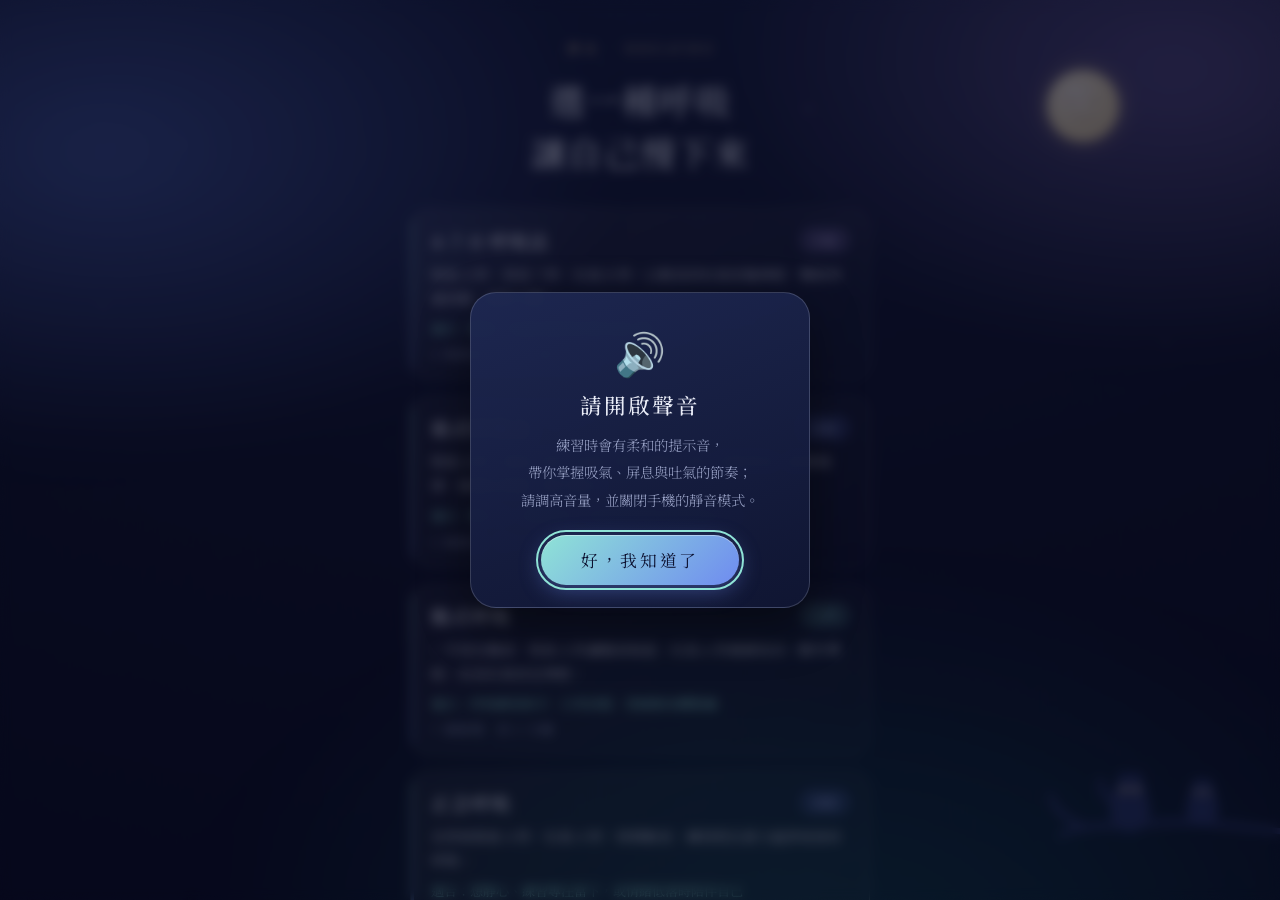
==== commit 0bf42732: "[FEATURE]add cognitive walking practice and halloween game liff" ====
--- a/breathing/index.html
+++ b/breathing/index.html
@@ -233,6 +233,16 @@
 
   </main>
 
+  <!-- 進入主選單時的提醒：開啟聲音 -->
+  <div class="sound-tip" id="sound-tip" role="dialog" aria-modal="true" aria-labelledby="sound-tip-title" hidden>
+    <div class="sound-tip-card">
+      <div class="sound-tip-icon" aria-hidden="true">🔊</div>
+      <h2 class="sound-tip-title" id="sound-tip-title">請開啟聲音</h2>
+      <p class="sound-tip-text">練習時會有柔和的提示音，<br />帶你掌握吸氣、屏息與吐氣的節奏；<br />請調高音量，並關閉手機的靜音模式。</p>
+      <button class="btn-primary" id="btn-sound-tip">好，我知道了</button>
+    </div>
+  </div>
+
   <!-- LINE LIFF SDK -->
   <script src="https://static.line-scdn.net/liff/edge/2/sdk.js"></script>
 
@@ -268,6 +278,8 @@
         btnStop: document.getElementById('btn-stop'),
         btnAgain: document.getElementById('btn-again'),
         btnClose: document.getElementById('btn-close'),
+        soundTip: document.getElementById('sound-tip'),
+        btnSoundTip: document.getElementById('btn-sound-tip'),
       };
 
       const audio = new window.BreathAudio();
@@ -431,6 +443,17 @@
 
       el.btnClose.addEventListener('click', () => window.AppLiff.close());
 
+      // —— 開啟聲音提醒（每次開啟 App 進到主選單時顯示一次） ——
+      function showSoundTip() {
+        el.soundTip.hidden = false;
+        requestAnimationFrame(() => el.soundTip.classList.add('show'));
+        el.btnSoundTip.focus();
+      }
+      el.btnSoundTip.addEventListener('click', () => {
+        el.soundTip.classList.remove('show');
+        setTimeout(() => { el.soundTip.hidden = true; }, 300);
+      });
+
       el.btnMenu.addEventListener('click', () => {
         if (engine) engine.stop();
         activate('menu', 'up'); // 往上返回首頁選單
@@ -458,6 +481,7 @@
           activate('guide');
         } else {
           activate('menu');
+          showSoundTip();
         }
       })();
     })();
--- a/breathing/css/style.css
+++ b/breathing/css/style.css
@@ -745,6 +745,38 @@
 }
 .btn-ghost:hover { color: var(--c-mist); }
 
+/* ===================== 開啟聲音提醒 ===================== */
+.sound-tip {
+  position: fixed; inset: 0; z-index: 20;
+  display: flex; align-items: center; justify-content: center;
+  padding: 24px;
+  background: rgba(5, 7, 26, 0.55);
+  backdrop-filter: blur(6px); -webkit-backdrop-filter: blur(6px);
+  opacity: 0; transition: opacity 0.3s var(--ease-breath);
+}
+.sound-tip[hidden] { display: none; }
+.sound-tip.show { opacity: 1; }
+.sound-tip-card {
+  width: 100%; max-width: 340px; text-align: center;
+  padding: 28px 24px 22px;
+  border: 1px solid rgba(233, 236, 247, 0.18); border-radius: 26px;
+  background: linear-gradient(160deg, rgba(30, 40, 82, 0.96), rgba(16, 22, 52, 0.96));
+  box-shadow: 0 18px 50px rgba(0, 0, 0, 0.45);
+  transform: translateY(14px) scale(0.97);
+  transition: transform 0.35s var(--ease-breath);
+}
+.sound-tip.show .sound-tip-card { transform: none; }
+.sound-tip-icon { font-size: 2.6rem; margin-bottom: 0.5rem; }
+.sound-tip-title { font-weight: 500; font-size: 1.35rem; letter-spacing: 0.1em; margin-bottom: 0.7rem; }
+.sound-tip-text { font-size: 0.9rem; font-weight: 300; line-height: 1.9; color: var(--c-mist-dim); margin-bottom: 1.4rem; }
+.sound-tip .btn-primary { padding: 13px 40px; margin-bottom: 0; }
+.theme-morning .sound-tip { background: rgba(52, 69, 79, 0.28); }
+.theme-morning .sound-tip-card {
+  background: linear-gradient(160deg, rgba(255, 255, 255, 0.97), rgba(255, 248, 232, 0.97));
+  border-color: rgba(90, 110, 130, 0.22);
+  box-shadow: 0 18px 50px rgba(52, 69, 79, 0.22);
+}
+
 @media (prefers-reduced-motion: reduce) {
   .aurora, .orb, .done-mark, .moon,
   .star, .bat, .owl-fly, .bird,
